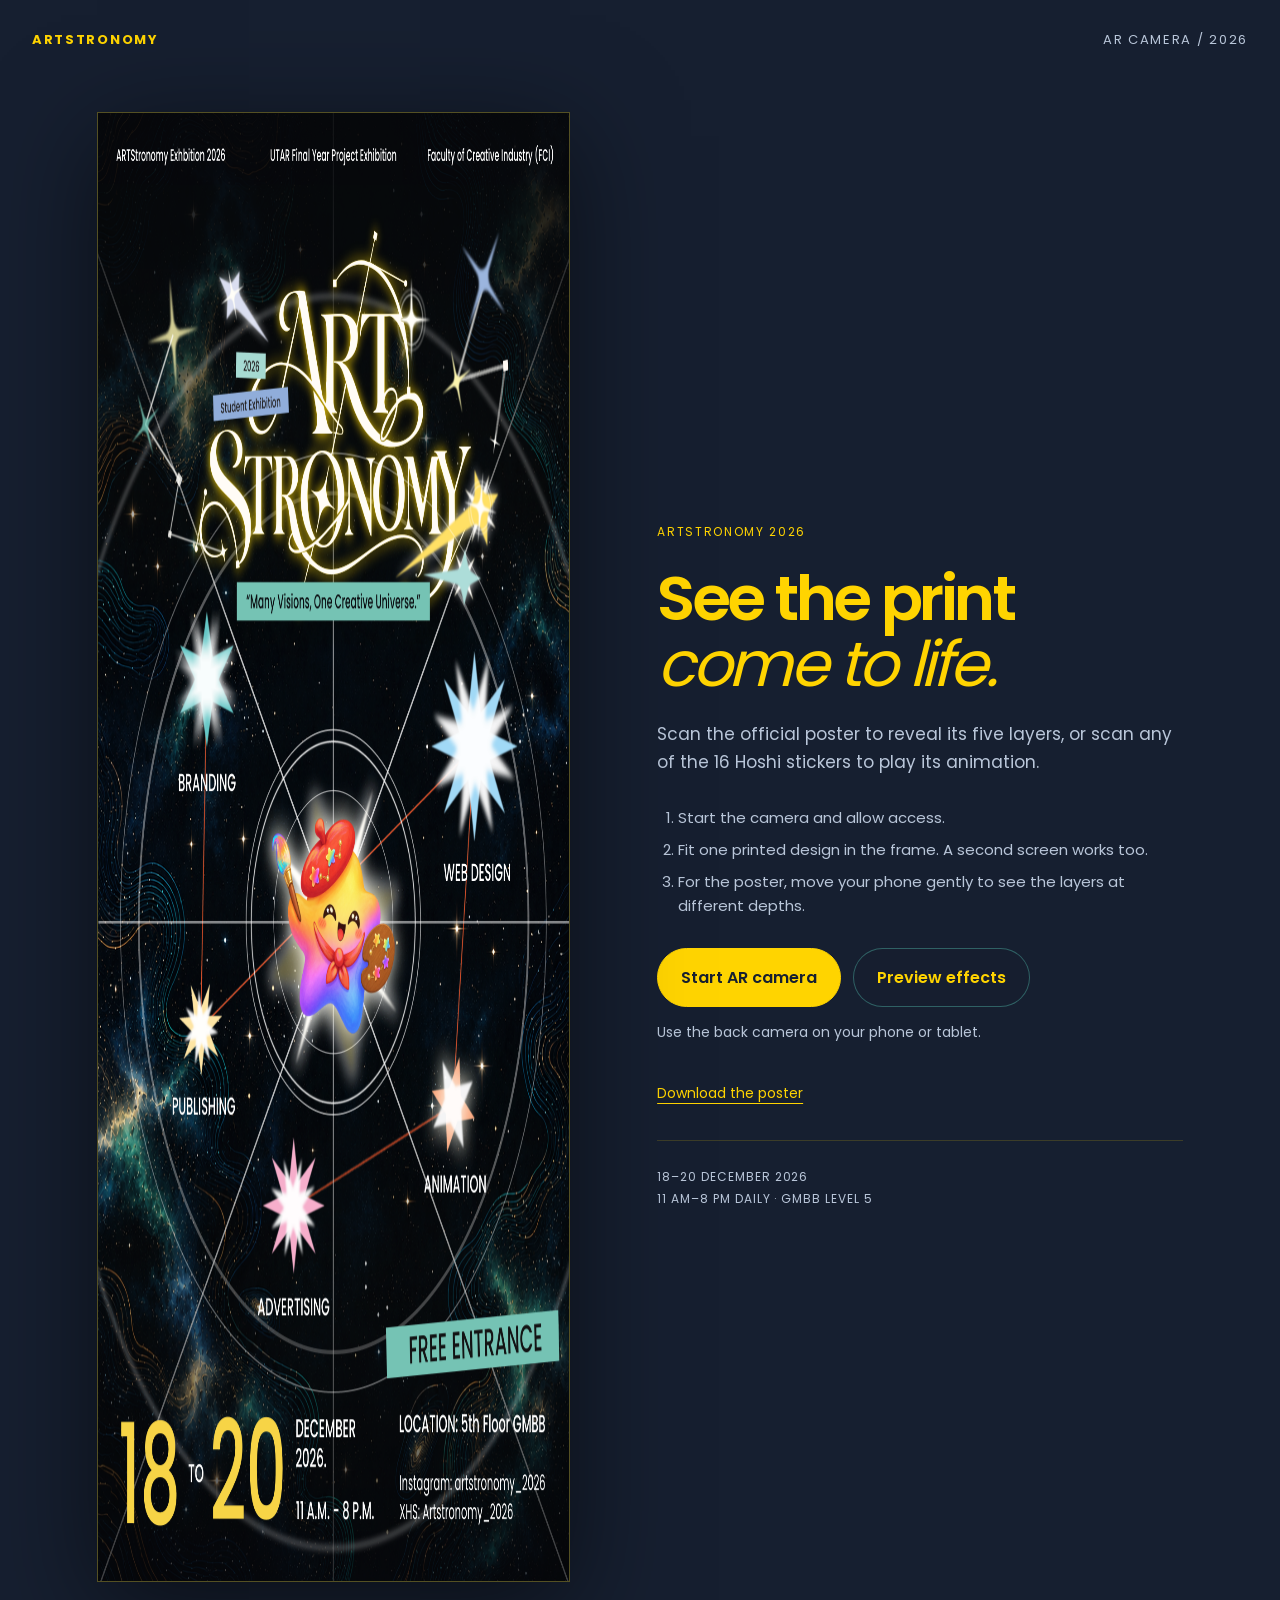
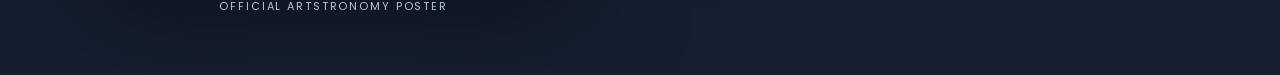
==== public/ar-poster/index.html @ 10ccb779 "Add Hoshi sticker scans and layered official poster AR" ====
<!doctype html>
<html lang="en">
<head>
  <meta charset="utf-8">
  <meta name="viewport" content="width=device-width,initial-scale=1,viewport-fit=cover">
  <meta name="theme-color" content="#161f30">
  <title>ARTStronomy · AR Camera</title>
  <link rel="stylesheet" href="poster.css">
  <script type="importmap">{"imports":{"three":"./vendor/three.module.js","three/addons/":"./vendor/addons/"}}</script>
</head>
<body>
<main id="intro">
  <nav><a id="home" href="../" target="_top">ARTSTRONOMY</a><span>AR CAMERA / 2026</span><button id="back-to-ship" class="secondary" hidden>Back to spaceship</button></nav>
  <div class="layout">
    <figure class="poster"><img src="poster.png" width="1040" height="1470" alt="Official ARTStronomy poster with Hoshi, a gold wordmark, and five constellations. 18–20 December 2026, 11 AM–8 PM, GMBB Level 5."><figcaption>OFFICIAL ARTSTRONOMY POSTER</figcaption></figure>
    <section class="copy">
      <span class="eyebrow">ARTSTRONOMY 2026</span>
      <h1>See the print<br><em>come to life.</em></h1>
      <p>Scan the official poster to reveal its five layers, or scan any of the 16 Hoshi stickers to play its animation.</p>
      <ol><li>Start the camera and allow access.</li><li>Fit one printed design in the frame. A second screen works too.</li><li>For the poster, move your phone gently to see the layers at different depths.</li></ol>
      <div class="actions"><button id="start">Start AR camera</button><button id="preview" class="secondary">Preview effects</button></div>
      <p id="notice" tabindex="-1" role="status" aria-live="polite">Use the back camera on your phone or tablet.</p>
      <a class="download" href="poster.png" download="ARTStronomy-Official-Poster.png">Download the poster</a>
      <footer>18–20 DECEMBER 2026<br>11 AM–8 PM DAILY · GMBB LEVEL 5</footer>
    </section>
  </div>
</main>
<section id="experience" hidden aria-label="ARTStronomy AR camera">
  <div id="stage" aria-hidden="true"></div>
  <header class="hud"><div><strong>ARTSTRONOMY</strong><span id="mode">AR CAMERA</span></div><button id="close" class="secondary">Close camera</button></header>
  <div id="preview-picker" hidden><label for="target-select">Preview effect</label><select id="target-select"><option value="0">Official poster</option></select></div>
  <div id="scan-frame" aria-hidden="true"></div>
  <div class="status">
    <p id="tracking" role="status" aria-live="polite">Starting camera…</p>
    <p id="hint"></p>
    <div class="effect-controls">
      <div id="layer-controls" hidden>
        <button id="prev-layer" class="secondary" aria-label="Previous poster layer">←</button>
        <span id="layer-label" role="status"></span>
        <button id="next-layer" class="secondary" aria-label="Next poster layer">→</button>
      </div>
      <button id="replay" class="secondary" hidden>Replay</button>
    </div>
  </div>
</section>
<script type="module" src="poster.js"></script>
</body>
</html>
---- public/ar-poster/poster.css ----
@import url('../fonts/poppins.css');
:root{color-scheme:dark;font-family:"Poppins",sans-serif;color:#ffd400;background:#161f30}*{box-sizing:border-box}body{margin:0}button,a{-webkit-tap-highlight-color:transparent}button{font:600 16px "Poppins",sans-serif;padding:16px 23px;border:1px solid #ffd400;border-radius:999px;background:#ffd400;color:#161f30;cursor:pointer;min-height:48px}button:disabled{opacity:.5;cursor:wait}a{color:inherit}button:focus-visible,a:focus-visible{outline:3px solid white;outline-offset:5px}.secondary{background:#161f30e8;color:#ffd400;border-color:#56c6b566}nav{max-width:1280px;margin:auto;padding:30px 32px;display:flex;justify-content:space-between;gap:20px;font-size:13px;letter-spacing:.13em}nav a{font-weight:bold;text-decoration:none}nav span{color:#b9c6d9}.layout{max-width:1150px;margin:32px auto 60px;padding:0 32px;display:grid;grid-template-columns:minmax(250px,.9fr) 1fr;gap:8%;align-items:center}.poster{margin:0;position:relative}.poster img{width:100%;display:block;border:1px solid #ffd40044;box-shadow:0 24px 100px #0008}.poster figcaption{font-size:11px;letter-spacing:.17em;color:#b9c6d9;margin-top:16px;text-align:center}.eyebrow{font-size:12px;letter-spacing:.14em;color:#ffd400}h1{font-size:clamp(36px,4.9vw,66px);font-weight:600;line-height:1.06;letter-spacing:-.055em;margin:22px 0}h1 em{font-family:"Poppins",sans-serif;font-weight:400;color:#ffd400}.copy>p{font-size:17px;line-height:1.65;color:#b9c6d9}ol{padding-left:21px;line-height:1.6;font-size:15px;color:#b9c6d9;margin:26px 0}li{padding:4px 0}.actions{display:flex;gap:12px;flex-wrap:wrap}#notice{font-size:14px;min-height:45px}.download{font-size:14px;text-underline-offset:5px}footer{font-size:12px;letter-spacing:.08em;line-height:1.8;border-top:1px solid #ffd4002a;padding-top:25px;margin-top:35px;color:#b9c6d9}[hidden]{display:none!important}#experience{position:fixed;inset:0;background:#0b1220}#stage{position:absolute;inset:0;overflow:hidden}#stage canvas{position:absolute;inset:0;z-index:2;pointer-events:none}#stage video{z-index:0!important}#stage>div{pointer-events:none}.hud{position:absolute;inset:max(18px,env(safe-area-inset-top)) 20px auto;z-index:5;display:flex;align-items:center;justify-content:space-between;gap:12px}.hud strong{display:block;font-size:15px;letter-spacing:.12em;text-shadow:0 1px 6px #000}.hud span{display:block;font-size:11px;letter-spacing:.1em;margin-top:6px;color:#ffd400}.hud button{padding:10px 17px;font-size:14px}.status{position:absolute;bottom:max(24px,env(safe-area-inset-bottom));left:16px;right:16px;z-index:5;text-align:center;pointer-events:none}.status p{margin:0 auto 8px;width:fit-content;max-width:100%;background:#161f30e8;padding:10px 16px;border-radius:8px;font-size:16px;line-height:1.4}.status #hint{font-size:13px;color:#b9c6d9}.status button{pointer-events:auto;font-size:14px;padding:10px 20px}.status #tracking{color:#ffd400}#scan-frame{position:absolute;z-index:3;inset:17% 19%;border:1px solid #ffd40088;border-radius:8px;pointer-events:none}#scan-frame:after{content:'ALIGN POSTER';position:absolute;bottom:12px;width:100%;text-align:center;font:11px "Poppins",sans-serif;letter-spacing:.16em;color:#ffd400}.is-found #scan-frame{display:none}@media(max-width:700px){nav{padding:24px 22px;font-size:11px}.layout{padding:0 24px;margin:10px auto 40px;gap:28px;grid-template-columns:1fr}.poster{max-width:230px;margin:auto}.copy h1{font-size:44px}.copy>p{font-size:16px}.actions button{flex:1;white-space:nowrap;padding:14px 16px}footer{margin-top:26px}#scan-frame{inset:20% 10%}}@media(prefers-reduced-motion:reduce){*{scroll-behavior:auto!important}}

nav {align-items:center;flex-wrap:wrap} #back-to-ship {padding:10px 16px;font-size:14px;letter-spacing:0} @media(max-width:600px){nav{padding:16px;gap:12px}nav>span{display:none}}

#stage canvas,#stage video{pointer-events:none}
#scan-frame:after{content:'ALIGN POSTER OR STICKER'}
#preview-picker{position:absolute;z-index:5;top:calc(max(18px,env(safe-area-inset-top)) + 62px);left:50%;transform:translateX(-50%);max-width:calc(100% - 36px);display:flex;align-items:center;gap:9px;padding:6px 6px 6px 12px;border-radius:14px;background:#161f30e8;font-size:13px;white-space:nowrap}
#target-select{font:inherit;color:#fff;background:#1d2c41;border:1px solid #56c6b566;border-radius:9px;min-height:42px;padding:0 9px;min-width:0;max-width:100%}
#target-select:focus-visible{outline:3px solid #fff;outline-offset:3px}
.effect-controls,#layer-controls{display:flex;align-items:center;justify-content:center;gap:8px;flex-wrap:wrap}
#layer-controls{flex-wrap:nowrap;background:#161f30e8;border:1px solid #56c6b566;border-radius:28px;padding:3px}
#layer-controls button{min-width:44px;min-height:44px;padding:0}
#layer-label{display:block;min-width:116px;font-size:12px;color:#e2e8f4;line-height:1.3;padding:2px 4px}
#experience.is-preview{background:radial-gradient(ellipse at center,#253651,#0b1220 66%)}
#hint:empty{display:none}
@media(max-width:430px){.hud{inset-inline:14px}.hud button{font-size:12px;padding-inline:12px}.status{bottom:max(12px,env(safe-area-inset-bottom))}.status p{font-size:14px;padding:7px 11px}}
.is-preview #stage{inset:136px 0 max(144px,calc(env(safe-area-inset-bottom) + 120px))}
@media(max-width:430px){.is-preview #stage{inset:132px 0 max(128px,calc(env(safe-area-inset-bottom) + 110px))}}
@media(max-height:500px){.is-preview #stage{inset:72px 0 58px}.is-preview #preview-picker{top:12px}.is-preview .status>p{display:none}}
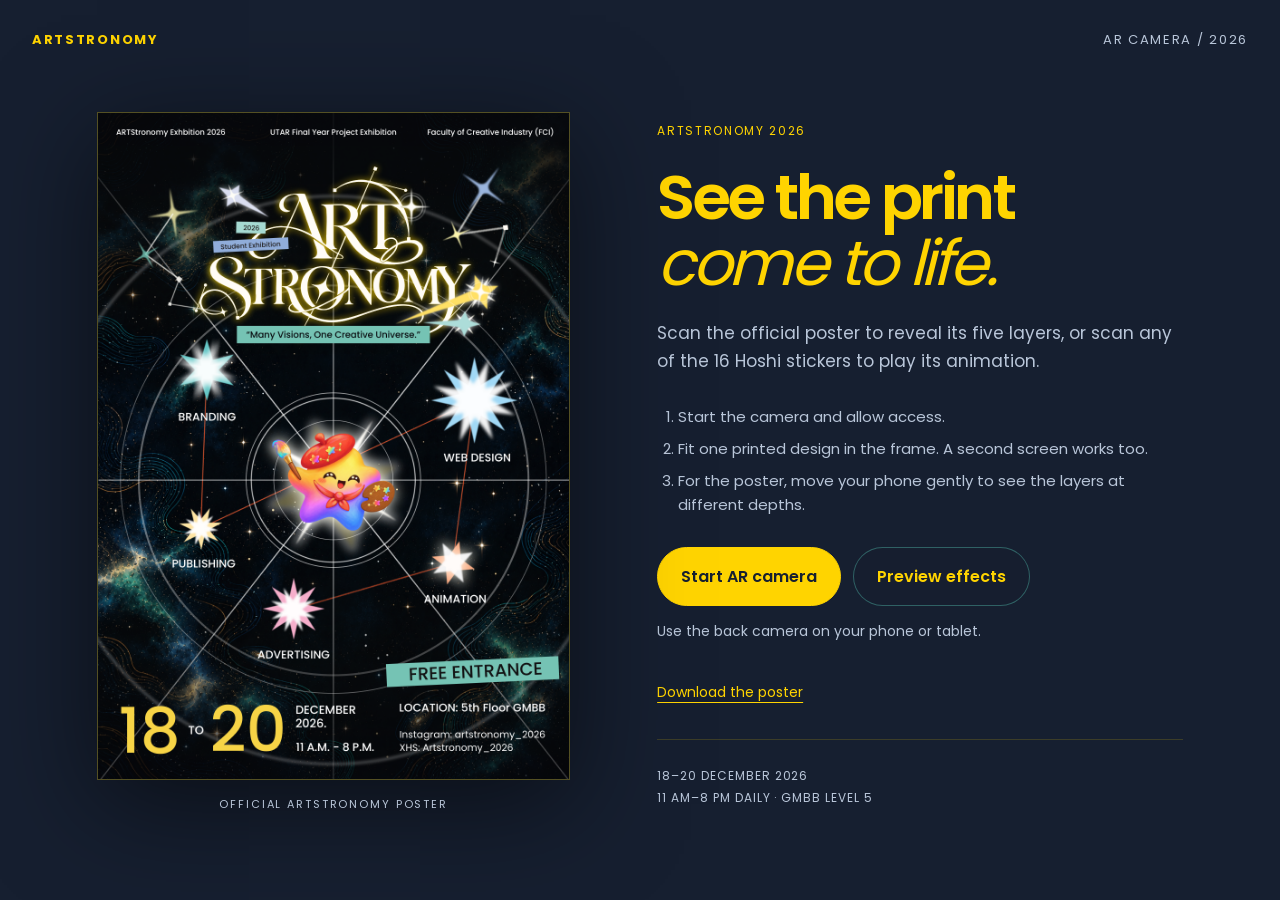
==== commit 788cc699: "Keep the AR poster at its original proportions" ====
--- a/public/ar-poster/index.html
+++ b/public/ar-poster/index.html
@@ -5,7 +5,7 @@
   <meta name="viewport" content="width=device-width,initial-scale=1,viewport-fit=cover">
   <meta name="theme-color" content="#161f30">
   <title>ARTStronomy · AR Camera</title>
-  <link rel="stylesheet" href="poster.css">
+  <link rel="stylesheet" href="poster.css?v=original-ratio">
   <script type="importmap">{"imports":{"three":"./vendor/three.module.js","three/addons/":"./vendor/addons/"}}</script>
 </head>
 <body>
--- a/public/ar-poster/poster.css
+++ b/public/ar-poster/poster.css
@@ -1,5 +1,5 @@
 @import url('../fonts/poppins.css');
-:root{color-scheme:dark;font-family:"Poppins",sans-serif;color:#ffd400;background:#161f30}*{box-sizing:border-box}body{margin:0}button,a{-webkit-tap-highlight-color:transparent}button{font:600 16px "Poppins",sans-serif;padding:16px 23px;border:1px solid #ffd400;border-radius:999px;background:#ffd400;color:#161f30;cursor:pointer;min-height:48px}button:disabled{opacity:.5;cursor:wait}a{color:inherit}button:focus-visible,a:focus-visible{outline:3px solid white;outline-offset:5px}.secondary{background:#161f30e8;color:#ffd400;border-color:#56c6b566}nav{max-width:1280px;margin:auto;padding:30px 32px;display:flex;justify-content:space-between;gap:20px;font-size:13px;letter-spacing:.13em}nav a{font-weight:bold;text-decoration:none}nav span{color:#b9c6d9}.layout{max-width:1150px;margin:32px auto 60px;padding:0 32px;display:grid;grid-template-columns:minmax(250px,.9fr) 1fr;gap:8%;align-items:center}.poster{margin:0;position:relative}.poster img{width:100%;display:block;border:1px solid #ffd40044;box-shadow:0 24px 100px #0008}.poster figcaption{font-size:11px;letter-spacing:.17em;color:#b9c6d9;margin-top:16px;text-align:center}.eyebrow{font-size:12px;letter-spacing:.14em;color:#ffd400}h1{font-size:clamp(36px,4.9vw,66px);font-weight:600;line-height:1.06;letter-spacing:-.055em;margin:22px 0}h1 em{font-family:"Poppins",sans-serif;font-weight:400;color:#ffd400}.copy>p{font-size:17px;line-height:1.65;color:#b9c6d9}ol{padding-left:21px;line-height:1.6;font-size:15px;color:#b9c6d9;margin:26px 0}li{padding:4px 0}.actions{display:flex;gap:12px;flex-wrap:wrap}#notice{font-size:14px;min-height:45px}.download{font-size:14px;text-underline-offset:5px}footer{font-size:12px;letter-spacing:.08em;line-height:1.8;border-top:1px solid #ffd4002a;padding-top:25px;margin-top:35px;color:#b9c6d9}[hidden]{display:none!important}#experience{position:fixed;inset:0;background:#0b1220}#stage{position:absolute;inset:0;overflow:hidden}#stage canvas{position:absolute;inset:0;z-index:2;pointer-events:none}#stage video{z-index:0!important}#stage>div{pointer-events:none}.hud{position:absolute;inset:max(18px,env(safe-area-inset-top)) 20px auto;z-index:5;display:flex;align-items:center;justify-content:space-between;gap:12px}.hud strong{display:block;font-size:15px;letter-spacing:.12em;text-shadow:0 1px 6px #000}.hud span{display:block;font-size:11px;letter-spacing:.1em;margin-top:6px;color:#ffd400}.hud button{padding:10px 17px;font-size:14px}.status{position:absolute;bottom:max(24px,env(safe-area-inset-bottom));left:16px;right:16px;z-index:5;text-align:center;pointer-events:none}.status p{margin:0 auto 8px;width:fit-content;max-width:100%;background:#161f30e8;padding:10px 16px;border-radius:8px;font-size:16px;line-height:1.4}.status #hint{font-size:13px;color:#b9c6d9}.status button{pointer-events:auto;font-size:14px;padding:10px 20px}.status #tracking{color:#ffd400}#scan-frame{position:absolute;z-index:3;inset:17% 19%;border:1px solid #ffd40088;border-radius:8px;pointer-events:none}#scan-frame:after{content:'ALIGN POSTER';position:absolute;bottom:12px;width:100%;text-align:center;font:11px "Poppins",sans-serif;letter-spacing:.16em;color:#ffd400}.is-found #scan-frame{display:none}@media(max-width:700px){nav{padding:24px 22px;font-size:11px}.layout{padding:0 24px;margin:10px auto 40px;gap:28px;grid-template-columns:1fr}.poster{max-width:230px;margin:auto}.copy h1{font-size:44px}.copy>p{font-size:16px}.actions button{flex:1;white-space:nowrap;padding:14px 16px}footer{margin-top:26px}#scan-frame{inset:20% 10%}}@media(prefers-reduced-motion:reduce){*{scroll-behavior:auto!important}}
+:root{color-scheme:dark;font-family:"Poppins",sans-serif;color:#ffd400;background:#161f30}*{box-sizing:border-box}body{margin:0}button,a{-webkit-tap-highlight-color:transparent}button{font:600 16px "Poppins",sans-serif;padding:16px 23px;border:1px solid #ffd400;border-radius:999px;background:#ffd400;color:#161f30;cursor:pointer;min-height:48px}button:disabled{opacity:.5;cursor:wait}a{color:inherit}button:focus-visible,a:focus-visible{outline:3px solid white;outline-offset:5px}.secondary{background:#161f30e8;color:#ffd400;border-color:#56c6b566}nav{max-width:1280px;margin:auto;padding:30px 32px;display:flex;justify-content:space-between;gap:20px;font-size:13px;letter-spacing:.13em}nav a{font-weight:bold;text-decoration:none}nav span{color:#b9c6d9}.layout{max-width:1150px;margin:32px auto 60px;padding:0 32px;display:grid;grid-template-columns:minmax(250px,.9fr) 1fr;gap:8%;align-items:center}.poster{margin:0;position:relative}.poster img{width:100%;height:auto;display:block;border:1px solid #ffd40044;box-shadow:0 24px 100px #0008}.poster figcaption{font-size:11px;letter-spacing:.17em;color:#b9c6d9;margin-top:16px;text-align:center}.eyebrow{font-size:12px;letter-spacing:.14em;color:#ffd400}h1{font-size:clamp(36px,4.9vw,66px);font-weight:600;line-height:1.06;letter-spacing:-.055em;margin:22px 0}h1 em{font-family:"Poppins",sans-serif;font-weight:400;color:#ffd400}.copy>p{font-size:17px;line-height:1.65;color:#b9c6d9}ol{padding-left:21px;line-height:1.6;font-size:15px;color:#b9c6d9;margin:26px 0}li{padding:4px 0}.actions{display:flex;gap:12px;flex-wrap:wrap}#notice{font-size:14px;min-height:45px}.download{font-size:14px;text-underline-offset:5px}footer{font-size:12px;letter-spacing:.08em;line-height:1.8;border-top:1px solid #ffd4002a;padding-top:25px;margin-top:35px;color:#b9c6d9}[hidden]{display:none!important}#experience{position:fixed;inset:0;background:#0b1220}#stage{position:absolute;inset:0;overflow:hidden}#stage canvas{position:absolute;inset:0;z-index:2;pointer-events:none}#stage video{z-index:0!important}#stage>div{pointer-events:none}.hud{position:absolute;inset:max(18px,env(safe-area-inset-top)) 20px auto;z-index:5;display:flex;align-items:center;justify-content:space-between;gap:12px}.hud strong{display:block;font-size:15px;letter-spacing:.12em;text-shadow:0 1px 6px #000}.hud span{display:block;font-size:11px;letter-spacing:.1em;margin-top:6px;color:#ffd400}.hud button{padding:10px 17px;font-size:14px}.status{position:absolute;bottom:max(24px,env(safe-area-inset-bottom));left:16px;right:16px;z-index:5;text-align:center;pointer-events:none}.status p{margin:0 auto 8px;width:fit-content;max-width:100%;background:#161f30e8;padding:10px 16px;border-radius:8px;font-size:16px;line-height:1.4}.status #hint{font-size:13px;color:#b9c6d9}.status button{pointer-events:auto;font-size:14px;padding:10px 20px}.status #tracking{color:#ffd400}#scan-frame{position:absolute;z-index:3;inset:17% 19%;border:1px solid #ffd40088;border-radius:8px;pointer-events:none}#scan-frame:after{content:'ALIGN POSTER';position:absolute;bottom:12px;width:100%;text-align:center;font:11px "Poppins",sans-serif;letter-spacing:.16em;color:#ffd400}.is-found #scan-frame{display:none}@media(max-width:700px){nav{padding:24px 22px;font-size:11px}.layout{padding:0 24px;margin:10px auto 40px;gap:28px;grid-template-columns:1fr}.poster{max-width:230px;margin:auto}.copy h1{font-size:44px}.copy>p{font-size:16px}.actions button{flex:1;white-space:nowrap;padding:14px 16px}footer{margin-top:26px}#scan-frame{inset:20% 10%}}@media(prefers-reduced-motion:reduce){*{scroll-behavior:auto!important}}
 
 nav {align-items:center;flex-wrap:wrap} #back-to-ship {padding:10px 16px;font-size:14px;letter-spacing:0} @media(max-width:600px){nav{padding:16px;gap:12px}nav>span{display:none}}
 
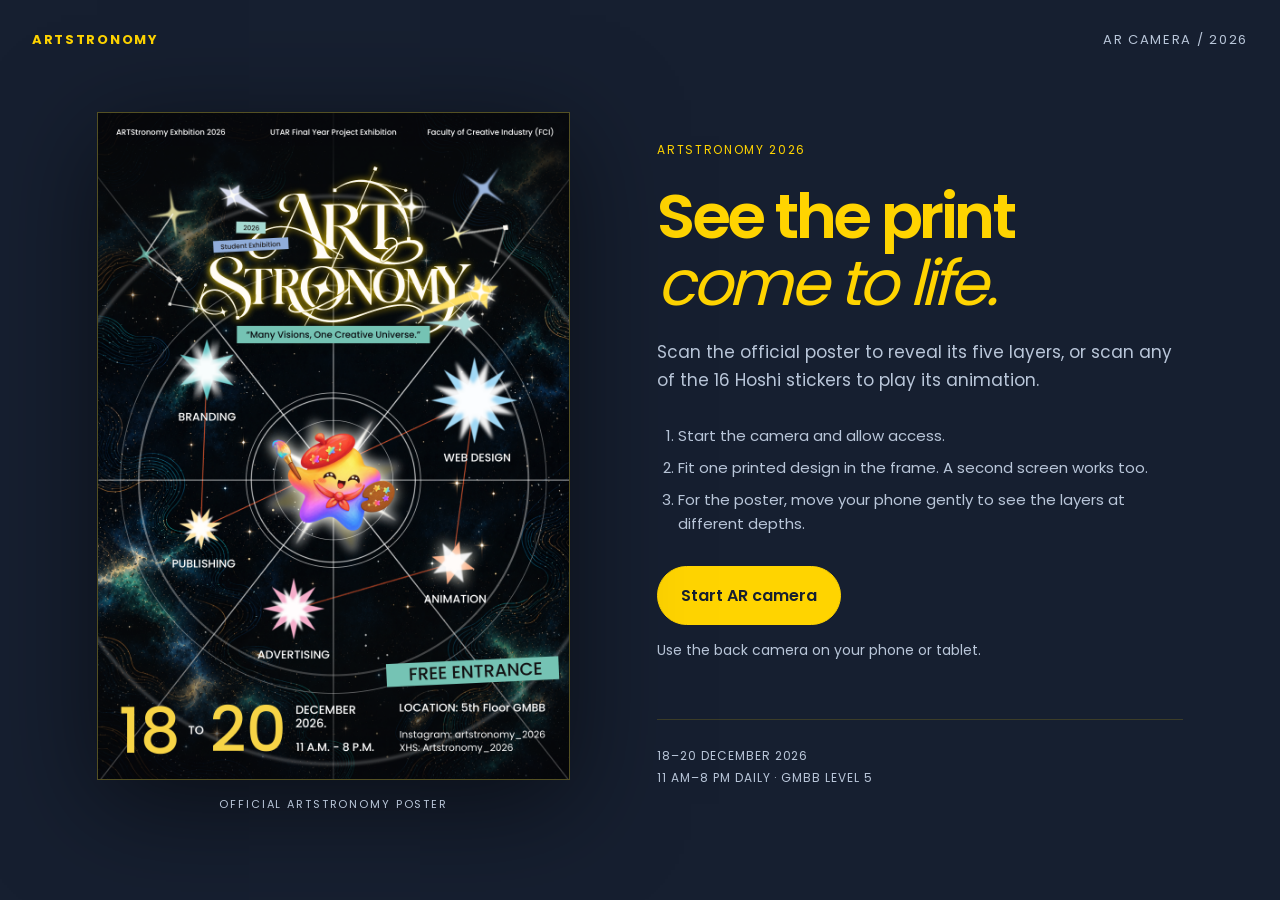
==== commit 20978588: "Remove AR preview and poster download controls" ====
--- a/public/ar-poster/index.html
+++ b/public/ar-poster/index.html
@@ -5,7 +5,7 @@
   <meta name="viewport" content="width=device-width,initial-scale=1,viewport-fit=cover">
   <meta name="theme-color" content="#161f30">
   <title>ARTStronomy · AR Camera</title>
-  <link rel="stylesheet" href="poster.css?v=original-ratio">
+  <link rel="stylesheet" href="poster.css?v=camera-only">
   <script type="importmap">{"imports":{"three":"./vendor/three.module.js","three/addons/":"./vendor/addons/"}}</script>
 </head>
 <body>
@@ -18,17 +18,15 @@
       <h1>See the print<br><em>come to life.</em></h1>
       <p>Scan the official poster to reveal its five layers, or scan any of the 16 Hoshi stickers to play its animation.</p>
       <ol><li>Start the camera and allow access.</li><li>Fit one printed design in the frame. A second screen works too.</li><li>For the poster, move your phone gently to see the layers at different depths.</li></ol>
-      <div class="actions"><button id="start">Start AR camera</button><button id="preview" class="secondary">Preview effects</button></div>
+      <div class="actions"><button id="start">Start AR camera</button></div>
       <p id="notice" tabindex="-1" role="status" aria-live="polite">Use the back camera on your phone or tablet.</p>
-      <a class="download" href="poster.png" download="ARTStronomy-Official-Poster.png">Download the poster</a>
       <footer>18–20 DECEMBER 2026<br>11 AM–8 PM DAILY · GMBB LEVEL 5</footer>
     </section>
   </div>
 </main>
 <section id="experience" hidden aria-label="ARTStronomy AR camera">
   <div id="stage" aria-hidden="true"></div>
-  <header class="hud"><div><strong>ARTSTRONOMY</strong><span id="mode">AR CAMERA</span></div><button id="close" class="secondary">Close camera</button></header>
-  <div id="preview-picker" hidden><label for="target-select">Preview effect</label><select id="target-select"><option value="0">Official poster</option></select></div>
+  <header class="hud"><div><strong>ARTSTRONOMY</strong><span>AR CAMERA</span></div><button id="close" class="secondary">Close camera</button></header>
   <div id="scan-frame" aria-hidden="true"></div>
   <div class="status">
     <p id="tracking" role="status" aria-live="polite">Starting camera…</p>
@@ -43,6 +41,6 @@
     </div>
   </div>
 </section>
-<script type="module" src="poster.js"></script>
+<script type="module" src="poster.js?v=camera-only"></script>
 </body>
 </html>
--- a/public/ar-poster/poster.css
+++ b/public/ar-poster/poster.css
@@ -1,20 +1,13 @@
 @import url('../fonts/poppins.css');
-:root{color-scheme:dark;font-family:"Poppins",sans-serif;color:#ffd400;background:#161f30}*{box-sizing:border-box}body{margin:0}button,a{-webkit-tap-highlight-color:transparent}button{font:600 16px "Poppins",sans-serif;padding:16px 23px;border:1px solid #ffd400;border-radius:999px;background:#ffd400;color:#161f30;cursor:pointer;min-height:48px}button:disabled{opacity:.5;cursor:wait}a{color:inherit}button:focus-visible,a:focus-visible{outline:3px solid white;outline-offset:5px}.secondary{background:#161f30e8;color:#ffd400;border-color:#56c6b566}nav{max-width:1280px;margin:auto;padding:30px 32px;display:flex;justify-content:space-between;gap:20px;font-size:13px;letter-spacing:.13em}nav a{font-weight:bold;text-decoration:none}nav span{color:#b9c6d9}.layout{max-width:1150px;margin:32px auto 60px;padding:0 32px;display:grid;grid-template-columns:minmax(250px,.9fr) 1fr;gap:8%;align-items:center}.poster{margin:0;position:relative}.poster img{width:100%;height:auto;display:block;border:1px solid #ffd40044;box-shadow:0 24px 100px #0008}.poster figcaption{font-size:11px;letter-spacing:.17em;color:#b9c6d9;margin-top:16px;text-align:center}.eyebrow{font-size:12px;letter-spacing:.14em;color:#ffd400}h1{font-size:clamp(36px,4.9vw,66px);font-weight:600;line-height:1.06;letter-spacing:-.055em;margin:22px 0}h1 em{font-family:"Poppins",sans-serif;font-weight:400;color:#ffd400}.copy>p{font-size:17px;line-height:1.65;color:#b9c6d9}ol{padding-left:21px;line-height:1.6;font-size:15px;color:#b9c6d9;margin:26px 0}li{padding:4px 0}.actions{display:flex;gap:12px;flex-wrap:wrap}#notice{font-size:14px;min-height:45px}.download{font-size:14px;text-underline-offset:5px}footer{font-size:12px;letter-spacing:.08em;line-height:1.8;border-top:1px solid #ffd4002a;padding-top:25px;margin-top:35px;color:#b9c6d9}[hidden]{display:none!important}#experience{position:fixed;inset:0;background:#0b1220}#stage{position:absolute;inset:0;overflow:hidden}#stage canvas{position:absolute;inset:0;z-index:2;pointer-events:none}#stage video{z-index:0!important}#stage>div{pointer-events:none}.hud{position:absolute;inset:max(18px,env(safe-area-inset-top)) 20px auto;z-index:5;display:flex;align-items:center;justify-content:space-between;gap:12px}.hud strong{display:block;font-size:15px;letter-spacing:.12em;text-shadow:0 1px 6px #000}.hud span{display:block;font-size:11px;letter-spacing:.1em;margin-top:6px;color:#ffd400}.hud button{padding:10px 17px;font-size:14px}.status{position:absolute;bottom:max(24px,env(safe-area-inset-bottom));left:16px;right:16px;z-index:5;text-align:center;pointer-events:none}.status p{margin:0 auto 8px;width:fit-content;max-width:100%;background:#161f30e8;padding:10px 16px;border-radius:8px;font-size:16px;line-height:1.4}.status #hint{font-size:13px;color:#b9c6d9}.status button{pointer-events:auto;font-size:14px;padding:10px 20px}.status #tracking{color:#ffd400}#scan-frame{position:absolute;z-index:3;inset:17% 19%;border:1px solid #ffd40088;border-radius:8px;pointer-events:none}#scan-frame:after{content:'ALIGN POSTER';position:absolute;bottom:12px;width:100%;text-align:center;font:11px "Poppins",sans-serif;letter-spacing:.16em;color:#ffd400}.is-found #scan-frame{display:none}@media(max-width:700px){nav{padding:24px 22px;font-size:11px}.layout{padding:0 24px;margin:10px auto 40px;gap:28px;grid-template-columns:1fr}.poster{max-width:230px;margin:auto}.copy h1{font-size:44px}.copy>p{font-size:16px}.actions button{flex:1;white-space:nowrap;padding:14px 16px}footer{margin-top:26px}#scan-frame{inset:20% 10%}}@media(prefers-reduced-motion:reduce){*{scroll-behavior:auto!important}}
+:root{color-scheme:dark;font-family:"Poppins",sans-serif;color:#ffd400;background:#161f30}*{box-sizing:border-box}body{margin:0}button,a{-webkit-tap-highlight-color:transparent}button{font:600 16px "Poppins",sans-serif;padding:16px 23px;border:1px solid #ffd400;border-radius:999px;background:#ffd400;color:#161f30;cursor:pointer;min-height:48px}button:disabled{opacity:.5;cursor:wait}a{color:inherit}button:focus-visible,a:focus-visible{outline:3px solid white;outline-offset:5px}.secondary{background:#161f30e8;color:#ffd400;border-color:#56c6b566}nav{max-width:1280px;margin:auto;padding:30px 32px;display:flex;justify-content:space-between;gap:20px;font-size:13px;letter-spacing:.13em}nav a{font-weight:bold;text-decoration:none}nav span{color:#b9c6d9}.layout{max-width:1150px;margin:32px auto 60px;padding:0 32px;display:grid;grid-template-columns:minmax(250px,.9fr) 1fr;gap:8%;align-items:center}.poster{margin:0;position:relative}.poster img{width:100%;height:auto;display:block;border:1px solid #ffd40044;box-shadow:0 24px 100px #0008}.poster figcaption{font-size:11px;letter-spacing:.17em;color:#b9c6d9;margin-top:16px;text-align:center}.eyebrow{font-size:12px;letter-spacing:.14em;color:#ffd400}h1{font-size:clamp(36px,4.9vw,66px);font-weight:600;line-height:1.06;letter-spacing:-.055em;margin:22px 0}h1 em{font-family:"Poppins",sans-serif;font-weight:400;color:#ffd400}.copy>p{font-size:17px;line-height:1.65;color:#b9c6d9}ol{padding-left:21px;line-height:1.6;font-size:15px;color:#b9c6d9;margin:26px 0}li{padding:4px 0}.actions{display:flex;gap:12px;flex-wrap:wrap}#notice{font-size:14px;min-height:45px}footer{font-size:12px;letter-spacing:.08em;line-height:1.8;border-top:1px solid #ffd4002a;padding-top:25px;margin-top:35px;color:#b9c6d9}[hidden]{display:none!important}#experience{position:fixed;inset:0;background:#0b1220}#stage{position:absolute;inset:0;overflow:hidden}#stage canvas{position:absolute;inset:0;z-index:2;pointer-events:none}#stage video{z-index:0!important}#stage>div{pointer-events:none}.hud{position:absolute;inset:max(18px,env(safe-area-inset-top)) 20px auto;z-index:5;display:flex;align-items:center;justify-content:space-between;gap:12px}.hud strong{display:block;font-size:15px;letter-spacing:.12em;text-shadow:0 1px 6px #000}.hud span{display:block;font-size:11px;letter-spacing:.1em;margin-top:6px;color:#ffd400}.hud button{padding:10px 17px;font-size:14px}.status{position:absolute;bottom:max(24px,env(safe-area-inset-bottom));left:16px;right:16px;z-index:5;text-align:center;pointer-events:none}.status p{margin:0 auto 8px;width:fit-content;max-width:100%;background:#161f30e8;padding:10px 16px;border-radius:8px;font-size:16px;line-height:1.4}.status #hint{font-size:13px;color:#b9c6d9}.status button{pointer-events:auto;font-size:14px;padding:10px 20px}.status #tracking{color:#ffd400}#scan-frame{position:absolute;z-index:3;inset:17% 19%;border:1px solid #ffd40088;border-radius:8px;pointer-events:none}#scan-frame:after{content:'ALIGN POSTER';position:absolute;bottom:12px;width:100%;text-align:center;font:11px "Poppins",sans-serif;letter-spacing:.16em;color:#ffd400}.is-found #scan-frame{display:none}@media(max-width:700px){nav{padding:24px 22px;font-size:11px}.layout{padding:0 24px;margin:10px auto 40px;gap:28px;grid-template-columns:1fr}.poster{max-width:230px;margin:auto}.copy h1{font-size:44px}.copy>p{font-size:16px}.actions button{flex:1;white-space:nowrap;padding:14px 16px}footer{margin-top:26px}#scan-frame{inset:20% 10%}}@media(prefers-reduced-motion:reduce){*{scroll-behavior:auto!important}}
 
 nav {align-items:center;flex-wrap:wrap} #back-to-ship {padding:10px 16px;font-size:14px;letter-spacing:0} @media(max-width:600px){nav{padding:16px;gap:12px}nav>span{display:none}}
 
 #stage canvas,#stage video{pointer-events:none}
 #scan-frame:after{content:'ALIGN POSTER OR STICKER'}
-#preview-picker{position:absolute;z-index:5;top:calc(max(18px,env(safe-area-inset-top)) + 62px);left:50%;transform:translateX(-50%);max-width:calc(100% - 36px);display:flex;align-items:center;gap:9px;padding:6px 6px 6px 12px;border-radius:14px;background:#161f30e8;font-size:13px;white-space:nowrap}
-#target-select{font:inherit;color:#fff;background:#1d2c41;border:1px solid #56c6b566;border-radius:9px;min-height:42px;padding:0 9px;min-width:0;max-width:100%}
-#target-select:focus-visible{outline:3px solid #fff;outline-offset:3px}
 .effect-controls,#layer-controls{display:flex;align-items:center;justify-content:center;gap:8px;flex-wrap:wrap}
 #layer-controls{flex-wrap:nowrap;background:#161f30e8;border:1px solid #56c6b566;border-radius:28px;padding:3px}
 #layer-controls button{min-width:44px;min-height:44px;padding:0}
 #layer-label{display:block;min-width:116px;font-size:12px;color:#e2e8f4;line-height:1.3;padding:2px 4px}
-#experience.is-preview{background:radial-gradient(ellipse at center,#253651,#0b1220 66%)}
 #hint:empty{display:none}
 @media(max-width:430px){.hud{inset-inline:14px}.hud button{font-size:12px;padding-inline:12px}.status{bottom:max(12px,env(safe-area-inset-bottom))}.status p{font-size:14px;padding:7px 11px}}
-.is-preview #stage{inset:136px 0 max(144px,calc(env(safe-area-inset-bottom) + 120px))}
-@media(max-width:430px){.is-preview #stage{inset:132px 0 max(128px,calc(env(safe-area-inset-bottom) + 110px))}}
-@media(max-height:500px){.is-preview #stage{inset:72px 0 58px}.is-preview #preview-picker{top:12px}.is-preview .status>p{display:none}}
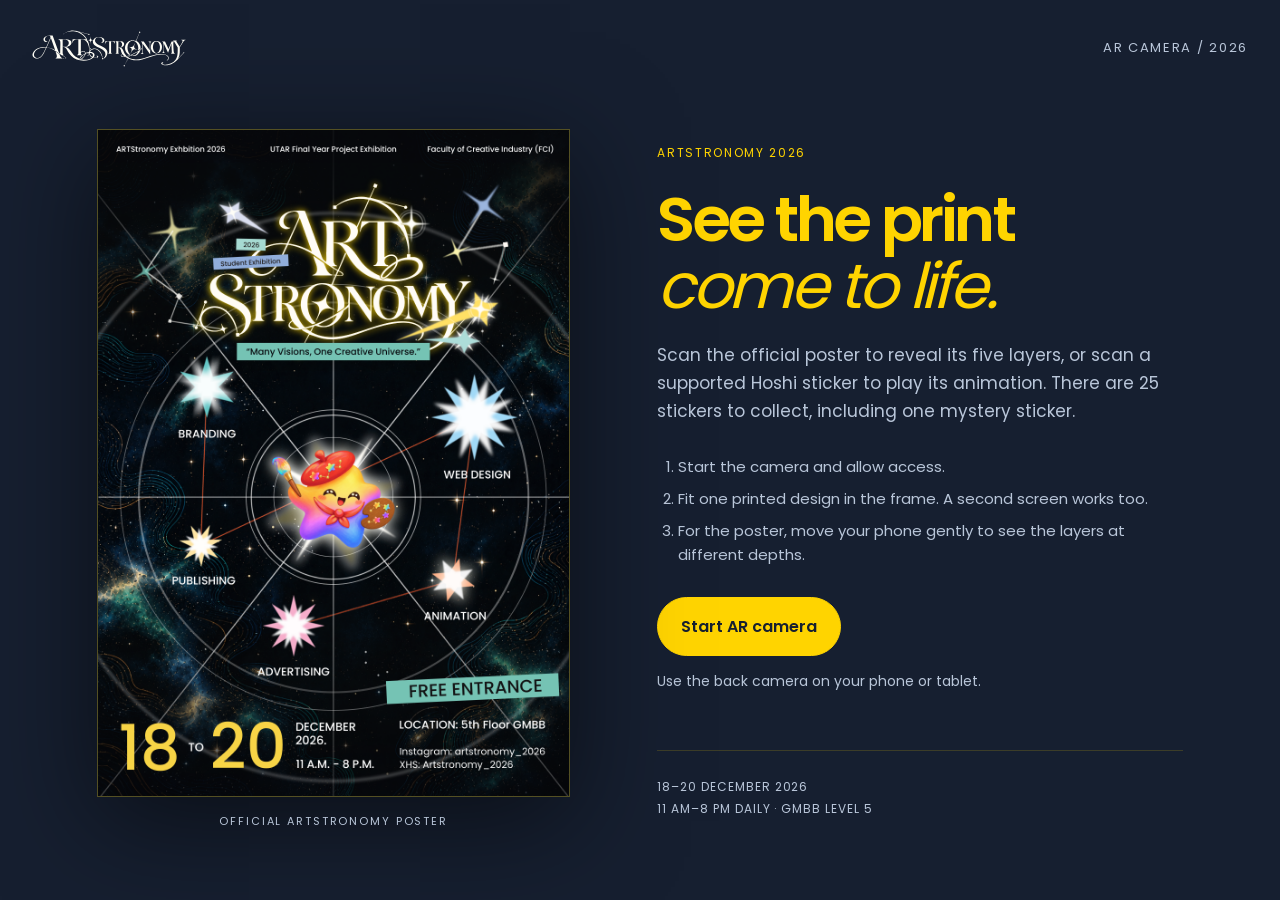
==== commit cd8aa3f2: "Use official branding on the AR Camera" ====
--- a/public/ar-poster/index.html
+++ b/public/ar-poster/index.html
@@ -5,18 +5,18 @@
   <meta name="viewport" content="width=device-width,initial-scale=1,viewport-fit=cover">
   <meta name="theme-color" content="#161f30">
   <title>ARTStronomy · AR Camera</title>
-  <link rel="stylesheet" href="poster.css?v=camera-only">
+  <link rel="stylesheet" href="poster.css?v=official-brand">
   <script type="importmap">{"imports":{"three":"./vendor/three.module.js","three/addons/":"./vendor/addons/"}}</script>
 </head>
 <body>
 <main id="intro">
-  <nav><a id="home" href="../" target="_top">ARTSTRONOMY</a><span>AR CAMERA / 2026</span><button id="back-to-ship" class="secondary" hidden>Back to spaceship</button></nav>
+  <nav><a id="home" href="../" target="_top"><img class="ar-wordmark" src="../assets/artstronomy-wordmark.svg" alt="ARTStronomy" width="1318" height="316"></a><span>AR CAMERA / 2026</span><button id="back-to-ship" class="secondary" hidden>Back to spaceship</button></nav>
   <div class="layout">
     <figure class="poster"><img src="poster.png" width="1040" height="1470" alt="Official ARTStronomy poster with Hoshi, a gold wordmark, and five constellations. 18–20 December 2026, 11 AM–8 PM, GMBB Level 5."><figcaption>OFFICIAL ARTSTRONOMY POSTER</figcaption></figure>
     <section class="copy">
       <span class="eyebrow">ARTSTRONOMY 2026</span>
       <h1>See the print<br><em>come to life.</em></h1>
-      <p>Scan the official poster to reveal its five layers, or scan any of the 16 Hoshi stickers to play its animation.</p>
+      <p>Scan the official poster to reveal its five layers, or scan a supported Hoshi sticker to play its animation. There are 25 stickers to collect, including one mystery sticker.</p>
       <ol><li>Start the camera and allow access.</li><li>Fit one printed design in the frame. A second screen works too.</li><li>For the poster, move your phone gently to see the layers at different depths.</li></ol>
       <div class="actions"><button id="start">Start AR camera</button></div>
       <p id="notice" tabindex="-1" role="status" aria-live="polite">Use the back camera on your phone or tablet.</p>
@@ -26,7 +26,7 @@
 </main>
 <section id="experience" hidden aria-label="ARTStronomy AR camera">
   <div id="stage" aria-hidden="true"></div>
-  <header class="hud"><div><strong>ARTSTRONOMY</strong><span>AR CAMERA</span></div><button id="close" class="secondary">Close camera</button></header>
+  <header class="hud"><div><img class="ar-wordmark" src="../assets/artstronomy-wordmark.svg" alt="ARTStronomy" width="1318" height="316"><span>AR CAMERA</span></div><button id="close" class="secondary">Close camera</button></header>
   <div id="scan-frame" aria-hidden="true"></div>
   <div class="status">
     <p id="tracking" role="status" aria-live="polite">Starting camera…</p>
@@ -37,10 +37,9 @@
         <span id="layer-label" role="status"></span>
         <button id="next-layer" class="secondary" aria-label="Next poster layer">→</button>
       </div>
-      <button id="replay" class="secondary" hidden>Replay</button>
     </div>
   </div>
 </section>
-<script type="module" src="poster.js?v=camera-only"></script>
+<script type="module" src="poster.js?v=sticker-loop"></script>
 </body>
 </html>
--- a/public/ar-poster/poster.css
+++ b/public/ar-poster/poster.css
@@ -2,6 +2,9 @@
 :root{color-scheme:dark;font-family:"Poppins",sans-serif;color:#ffd400;background:#161f30}*{box-sizing:border-box}body{margin:0}button,a{-webkit-tap-highlight-color:transparent}button{font:600 16px "Poppins",sans-serif;padding:16px 23px;border:1px solid #ffd400;border-radius:999px;background:#ffd400;color:#161f30;cursor:pointer;min-height:48px}button:disabled{opacity:.5;cursor:wait}a{color:inherit}button:focus-visible,a:focus-visible{outline:3px solid white;outline-offset:5px}.secondary{background:#161f30e8;color:#ffd400;border-color:#56c6b566}nav{max-width:1280px;margin:auto;padding:30px 32px;display:flex;justify-content:space-between;gap:20px;font-size:13px;letter-spacing:.13em}nav a{font-weight:bold;text-decoration:none}nav span{color:#b9c6d9}.layout{max-width:1150px;margin:32px auto 60px;padding:0 32px;display:grid;grid-template-columns:minmax(250px,.9fr) 1fr;gap:8%;align-items:center}.poster{margin:0;position:relative}.poster img{width:100%;height:auto;display:block;border:1px solid #ffd40044;box-shadow:0 24px 100px #0008}.poster figcaption{font-size:11px;letter-spacing:.17em;color:#b9c6d9;margin-top:16px;text-align:center}.eyebrow{font-size:12px;letter-spacing:.14em;color:#ffd400}h1{font-size:clamp(36px,4.9vw,66px);font-weight:600;line-height:1.06;letter-spacing:-.055em;margin:22px 0}h1 em{font-family:"Poppins",sans-serif;font-weight:400;color:#ffd400}.copy>p{font-size:17px;line-height:1.65;color:#b9c6d9}ol{padding-left:21px;line-height:1.6;font-size:15px;color:#b9c6d9;margin:26px 0}li{padding:4px 0}.actions{display:flex;gap:12px;flex-wrap:wrap}#notice{font-size:14px;min-height:45px}footer{font-size:12px;letter-spacing:.08em;line-height:1.8;border-top:1px solid #ffd4002a;padding-top:25px;margin-top:35px;color:#b9c6d9}[hidden]{display:none!important}#experience{position:fixed;inset:0;background:#0b1220}#stage{position:absolute;inset:0;overflow:hidden}#stage canvas{position:absolute;inset:0;z-index:2;pointer-events:none}#stage video{z-index:0!important}#stage>div{pointer-events:none}.hud{position:absolute;inset:max(18px,env(safe-area-inset-top)) 20px auto;z-index:5;display:flex;align-items:center;justify-content:space-between;gap:12px}.hud strong{display:block;font-size:15px;letter-spacing:.12em;text-shadow:0 1px 6px #000}.hud span{display:block;font-size:11px;letter-spacing:.1em;margin-top:6px;color:#ffd400}.hud button{padding:10px 17px;font-size:14px}.status{position:absolute;bottom:max(24px,env(safe-area-inset-bottom));left:16px;right:16px;z-index:5;text-align:center;pointer-events:none}.status p{margin:0 auto 8px;width:fit-content;max-width:100%;background:#161f30e8;padding:10px 16px;border-radius:8px;font-size:16px;line-height:1.4}.status #hint{font-size:13px;color:#b9c6d9}.status button{pointer-events:auto;font-size:14px;padding:10px 20px}.status #tracking{color:#ffd400}#scan-frame{position:absolute;z-index:3;inset:17% 19%;border:1px solid #ffd40088;border-radius:8px;pointer-events:none}#scan-frame:after{content:'ALIGN POSTER';position:absolute;bottom:12px;width:100%;text-align:center;font:11px "Poppins",sans-serif;letter-spacing:.16em;color:#ffd400}.is-found #scan-frame{display:none}@media(max-width:700px){nav{padding:24px 22px;font-size:11px}.layout{padding:0 24px;margin:10px auto 40px;gap:28px;grid-template-columns:1fr}.poster{max-width:230px;margin:auto}.copy h1{font-size:44px}.copy>p{font-size:16px}.actions button{flex:1;white-space:nowrap;padding:14px 16px}footer{margin-top:26px}#scan-frame{inset:20% 10%}}@media(prefers-reduced-motion:reduce){*{scroll-behavior:auto!important}}
 
 nav {align-items:center;flex-wrap:wrap} #back-to-ship {padding:10px 16px;font-size:14px;letter-spacing:0} @media(max-width:600px){nav{padding:16px;gap:12px}nav>span{display:none}}
+
+.ar-wordmark { display:block; width:clamp(104px, 16vw, 154px); height:auto; }
+.hud .ar-wordmark { width:clamp(104px, 14vw, 132px); filter:drop-shadow(0 1px 4px #000); }
 
 #stage canvas,#stage video{pointer-events:none}
 #scan-frame:after{content:'ALIGN POSTER OR STICKER'}
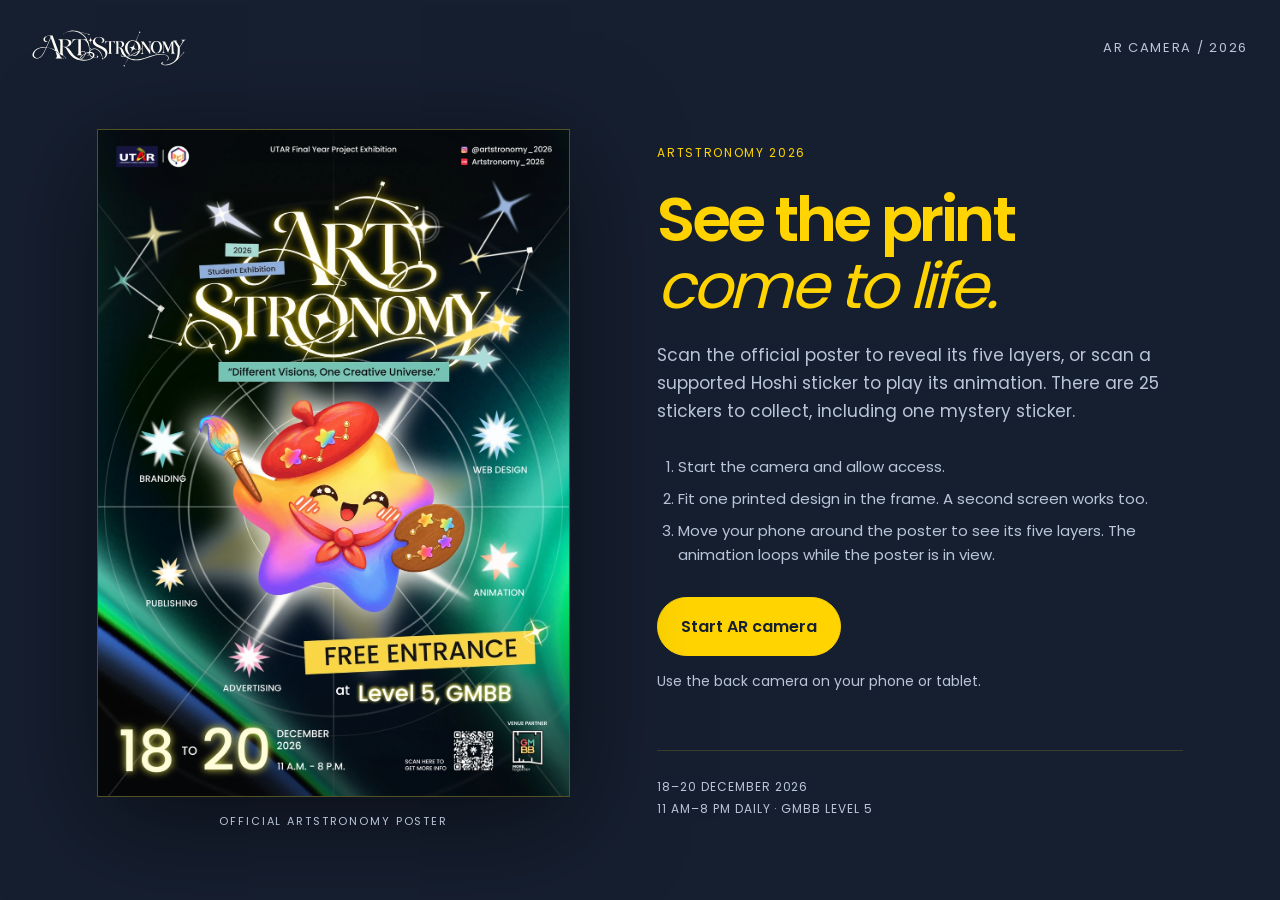
==== commit 87133044: "Publish the new looping AR poster" ====
--- a/public/ar-poster/index.html
+++ b/public/ar-poster/index.html
@@ -12,12 +12,12 @@
 <main id="intro">
   <nav><a id="home" href="../" target="_top"><img class="ar-wordmark" src="../assets/artstronomy-wordmark.svg" alt="ARTStronomy" width="1318" height="316"></a><span>AR CAMERA / 2026</span><button id="back-to-ship" class="secondary" hidden>Back to spaceship</button></nav>
   <div class="layout">
-    <figure class="poster"><img src="poster.png" width="1040" height="1470" alt="Official ARTStronomy poster with Hoshi, a gold wordmark, and five constellations. 18–20 December 2026, 11 AM–8 PM, GMBB Level 5."><figcaption>OFFICIAL ARTSTRONOMY POSTER</figcaption></figure>
+    <figure class="poster"><img src="poster-v2.webp" width="1100" height="1555" alt="Official ARTStronomy poster with Hoshi, a gold wordmark, and five constellations. Free entrance, 18–20 December 2026, 11 AM–8 PM, GMBB Level 5."><figcaption>OFFICIAL ARTSTRONOMY POSTER</figcaption></figure>
     <section class="copy">
       <span class="eyebrow">ARTSTRONOMY 2026</span>
       <h1>See the print<br><em>come to life.</em></h1>
       <p>Scan the official poster to reveal its five layers, or scan a supported Hoshi sticker to play its animation. There are 25 stickers to collect, including one mystery sticker.</p>
-      <ol><li>Start the camera and allow access.</li><li>Fit one printed design in the frame. A second screen works too.</li><li>For the poster, move your phone gently to see the layers at different depths.</li></ol>
+      <ol><li>Start the camera and allow access.</li><li>Fit one printed design in the frame. A second screen works too.</li><li>Move your phone around the poster to see its five layers. The animation loops while the poster is in view.</li></ol>
       <div class="actions"><button id="start">Start AR camera</button></div>
       <p id="notice" tabindex="-1" role="status" aria-live="polite">Use the back camera on your phone or tablet.</p>
       <footer>18–20 DECEMBER 2026<br>11 AM–8 PM DAILY · GMBB LEVEL 5</footer>
@@ -31,15 +31,8 @@
   <div class="status">
     <p id="tracking" role="status" aria-live="polite">Starting camera…</p>
     <p id="hint"></p>
-    <div class="effect-controls">
-      <div id="layer-controls" hidden>
-        <button id="prev-layer" class="secondary" aria-label="Previous poster layer">←</button>
-        <span id="layer-label" role="status"></span>
-        <button id="next-layer" class="secondary" aria-label="Next poster layer">→</button>
-      </div>
-    </div>
   </div>
 </section>
-<script type="module" src="poster.js?v=sticker-loop"></script>
+<script type="module" src="poster.js?v=poster-v2"></script>
 </body>
 </html>
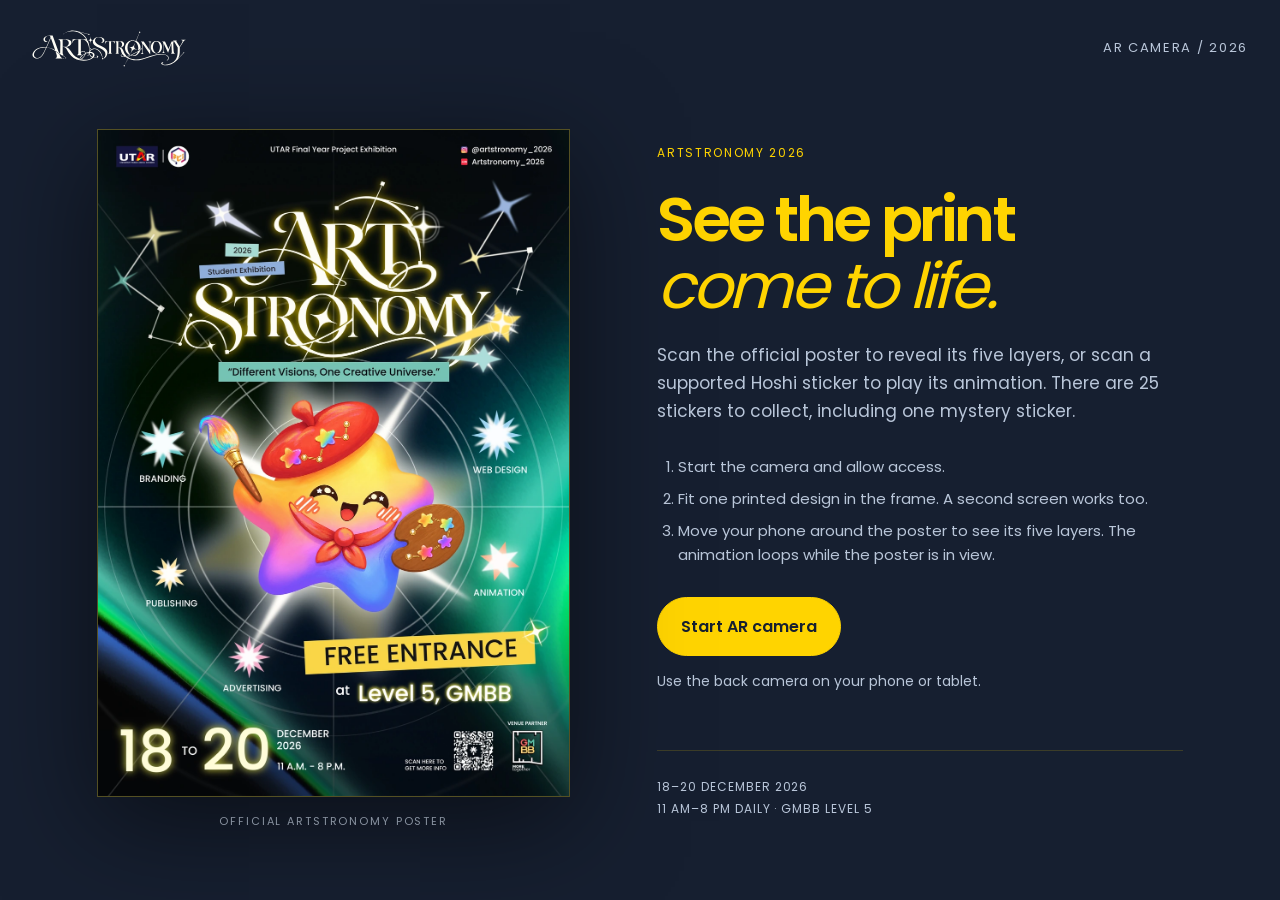
==== commit f8a39dfe: "Animate Hoshi and stars inside the AR poster" ====
--- a/public/ar-poster/index.html
+++ b/public/ar-poster/index.html
@@ -5,14 +5,20 @@
   <meta name="viewport" content="width=device-width,initial-scale=1,viewport-fit=cover">
   <meta name="theme-color" content="#161f30">
   <title>ARTStronomy · AR Camera</title>
-  <link rel="stylesheet" href="poster.css?v=official-brand">
+  <link rel="stylesheet" href="poster.css?v=animated-art">
   <script type="importmap">{"imports":{"three":"./vendor/three.module.js","three/addons/":"./vendor/addons/"}}</script>
 </head>
 <body>
 <main id="intro">
   <nav><a id="home" href="../" target="_top"><img class="ar-wordmark" src="../assets/artstronomy-wordmark.svg" alt="ARTStronomy" width="1318" height="316"></a><span>AR CAMERA / 2026</span><button id="back-to-ship" class="secondary" hidden>Back to spaceship</button></nav>
   <div class="layout">
-    <figure class="poster"><img src="poster-v2.webp" width="1100" height="1555" alt="Official ARTStronomy poster with Hoshi, a gold wordmark, and five constellations. Free entrance, 18–20 December 2026, 11 AM–8 PM, GMBB Level 5."><figcaption>OFFICIAL ARTSTRONOMY POSTER</figcaption></figure>
+    <figure class="poster">
+      <div class="poster-art">
+        <img src="poster-v2.webp" width="1100" height="1555" alt="Official ARTStronomy poster with Hoshi, a gold wordmark, and five constellations. Free entrance, 18–20 December 2026, 11 AM–8 PM, GMBB Level 5.">
+        <canvas width="660" height="933" aria-hidden="true"></canvas>
+      </div>
+      <figcaption>OFFICIAL ARTSTRONOMY POSTER</figcaption>
+    </figure>
     <section class="copy">
       <span class="eyebrow">ARTSTRONOMY 2026</span>
       <h1>See the print<br><em>come to life.</em></h1>
@@ -33,6 +39,6 @@
     <p id="hint"></p>
   </div>
 </section>
-<script type="module" src="poster.js?v=poster-v2"></script>
+<script type="module" src="poster.js?v=animated-art"></script>
 </body>
 </html>
--- a/public/ar-poster/poster.css
+++ b/public/ar-poster/poster.css
@@ -5,6 +5,10 @@
 
 .ar-wordmark { display:block; width:clamp(104px, 16vw, 154px); height:auto; }
 .hud .ar-wordmark { width:clamp(104px, 14vw, 132px); filter:drop-shadow(0 1px 4px #000); }
+
+.poster-art { position:relative; }
+.poster-art canvas { position:absolute; inset:1px; width:calc(100% - 2px); height:calc(100% - 2px); display:none; }
+.poster.is-animated canvas { display:block; }
 
 #stage canvas,#stage video{pointer-events:none}
 #scan-frame:after{content:'ALIGN POSTER OR STICKER'}
